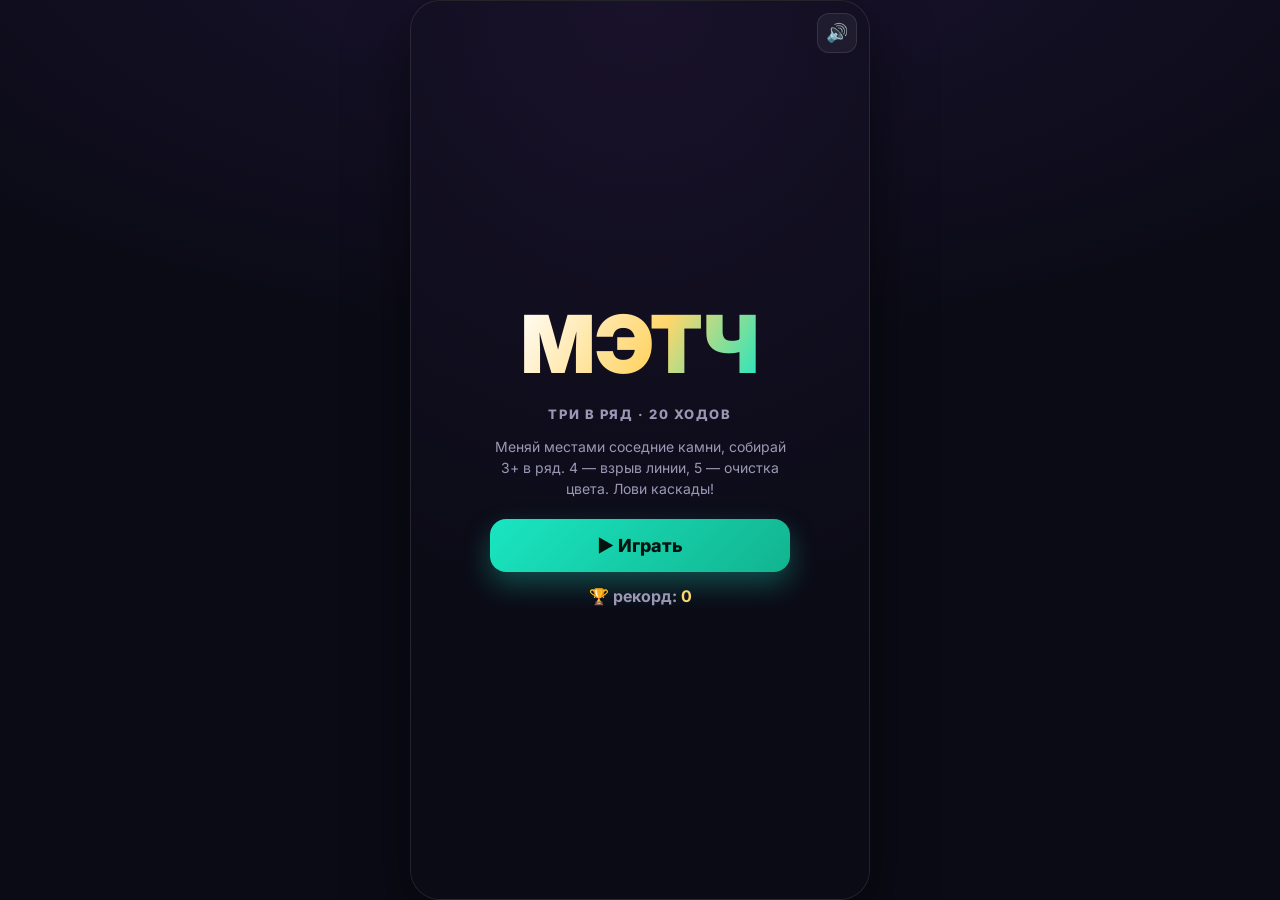
==== match/index.html @ 2235bc7c "feat(match): прототип match-3 в /match/ (отдельно от Stack) Пощупать ядро «три в ряд»: canvas-движок" ====
<!DOCTYPE html>
<html lang="ru">
<head>
  <meta charset="UTF-8" />
  <meta name="viewport" content="width=device-width, initial-scale=1.0, maximum-scale=1.0, user-scalable=no" />
  <meta name="theme-color" content="#0b0b16" />
  <title>МЭТЧ — три в ряд</title>
  <meta name="description" content="МЭТЧ — три в ряд за 20 ходов. Каскады, взрывы, рекорд. Прототип." />
  <link href="https://fonts.googleapis.com/css2?family=Inter:wght@600;700;800;900&display=swap" rel="stylesheet" />
  <link rel="stylesheet" href="css/styles.css" />
  <script src="https://telegram.org/js/telegram-web-app.js"></script>
</head>
<body>
  <main class="frame">
    <div id="wrap"><canvas id="game"></canvas>
      <div id="hud" class="hidden"><div class="s">0</div><div class="c"></div><div class="m">ходов: 20</div></div>
    </div>
    <div id="overlay"></div>
    <button id="mute">🔊</button>
  </main>
  <script src="js/audio.js"></script>
  <script src="js/game.js"></script>
  <script src="js/app.js"></script>
</body>
</html>
---- match/css/styles.css ----
:root{--bg:#0b0b16;--ink:#f4f3ff;--muted:#9a98b4;--line:rgba(255,255,255,.1);--card:rgba(255,255,255,.05);--gold:#ffd66b;--accent:#7c5cff;--ac2:#19e6c1}
*{box-sizing:border-box;margin:0;-webkit-tap-highlight-color:transparent}
html,body{height:100%}
body{font-family:Inter,system-ui,sans-serif;background:radial-gradient(120% 80% at 50% -10%,#1b1330,#0b0b16 60%);color:var(--ink);overflow:hidden;display:flex;align-items:center;justify-content:center}
.frame{position:relative;width:min(460px,100vw);height:min(960px,100vh);background:linear-gradient(180deg,#15101f,#0a0a12);border:1px solid var(--line);border-radius:30px;overflow:hidden;box-shadow:0 24px 60px rgba(0,0,0,.55)}
@media(max-width:480px){.frame{width:100vw;height:100vh;border-radius:0;border:none}}
#wrap{position:absolute;inset:0;display:flex;align-items:center;justify-content:center;touch-action:manipulation}
#game{width:100%;height:78%;display:block;margin-top:auto;margin-bottom:auto}
#hud{position:absolute;top:0;left:0;right:0;height:18%;display:flex;flex-direction:column;align-items:center;justify-content:center;pointer-events:none}
#hud.hidden{display:none}
#hud .s{font-size:64px;font-weight:900;line-height:1}
#hud .c{font-size:22px;font-weight:900;color:var(--gold);opacity:0;transition:opacity .2s}
#hud .c.pop{animation:pop .4s}
@keyframes pop{0%{transform:scale(.6)}50%{transform:scale(1.3)}100%{transform:scale(1)}}
#hud .m{font-size:13px;color:var(--muted);font-weight:700;margin-top:4px}
#mute{position:absolute;top:12px;right:12px;z-index:6;width:40px;height:40px;border-radius:12px;border:1px solid var(--line);background:var(--card);color:#fff;font-size:18px;cursor:pointer}
#overlay{position:absolute;inset:0;z-index:5}
#overlay.hidden{display:none}
.scr{height:100%;display:flex;flex-direction:column;align-items:center;justify-content:center;gap:14px;padding:30px;text-align:center;background:radial-gradient(120% 70% at 50% 0%,rgba(27,19,48,.7),rgba(11,11,22,.95));animation:in .3s}
@keyframes in{from{opacity:0;transform:translateY(10px)}to{opacity:1;transform:none}}
.logo{font-size:80px;font-weight:900;background:linear-gradient(120deg,#fff,#ffd66b 55%,#19e6c1);-webkit-background-clip:text;background-clip:text;color:transparent}
.slogan{color:var(--muted);font-weight:800;letter-spacing:.12em;text-transform:uppercase;font-size:13px}
.hint{color:var(--muted);font-size:14px;line-height:1.5;max-width:300px}
.btn{appearance:none;border:none;cursor:pointer;font:inherit;font-weight:800;font-size:18px;color:#04130f;border-radius:16px;padding:16px 22px;width:min(300px,80%);background:linear-gradient(135deg,#19e6c1,#12b48f);box-shadow:0 12px 28px rgba(25,230,193,.3)}
.btn.play{margin-top:6px}
.btn.ghost{background:var(--card);color:var(--ink);border:1px solid var(--line);box-shadow:none;font-size:15px}
.bestrow,.stat{color:var(--muted);font-weight:700}
.bestrow b,.stat b{color:var(--gold)}
.card{display:flex;flex-direction:column;align-items:center;gap:12px;background:var(--card);border:1px solid var(--line);border-radius:24px;padding:28px 22px;width:min(340px,90%)}
.nb{color:var(--gold);font-weight:900;letter-spacing:.06em}
.big{font-size:84px;font-weight:900;line-height:1}
.sub{color:var(--muted);font-weight:700;font-size:13px}
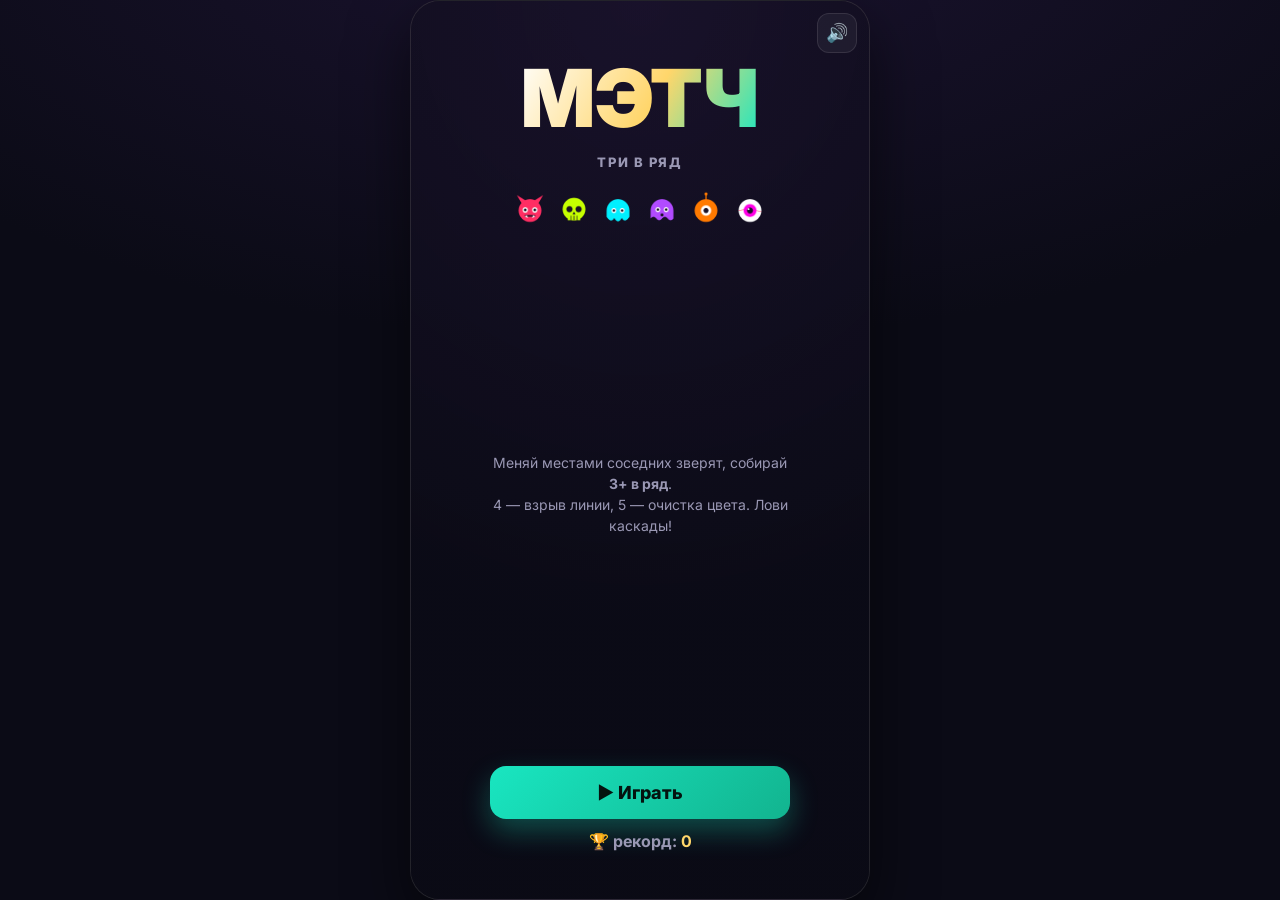
==== commit d6f0c58a: "feat(match): жёсткий cursed-вайб + кэш-бастинг - Кислотная неон-палитра фигурок. - Тряска экрана на " ====
--- a/match/index.html
+++ b/match/index.html
@@ -7,7 +7,7 @@
   <title>МЭТЧ — три в ряд</title>
   <meta name="description" content="МЭТЧ — три в ряд за 20 ходов. Каскады, взрывы, рекорд. Прототип." />
   <link href="https://fonts.googleapis.com/css2?family=Inter:wght@600;700;800;900&display=swap" rel="stylesheet" />
-  <link rel="stylesheet" href="css/styles.css" />
+  <link rel="stylesheet" href="css/styles.css?v=3" />
   <script src="https://telegram.org/js/telegram-web-app.js"></script>
 </head>
 <body>
@@ -18,8 +18,8 @@
     <div id="overlay"></div>
     <button id="mute">🔊</button>
   </main>
-  <script src="js/audio.js"></script>
-  <script src="js/game.js"></script>
-  <script src="js/app.js"></script>
+  <script src="js/audio.js?v=3"></script>
+  <script src="js/game.js?v=3"></script>
+  <script src="js/app.js?v=3"></script>
 </body>
 </html>
--- a/match/css/styles.css
+++ b/match/css/styles.css
@@ -16,8 +16,18 @@
 #mute{position:absolute;top:12px;right:12px;z-index:6;width:40px;height:40px;border-radius:12px;border:1px solid var(--line);background:var(--card);color:#fff;font-size:18px;cursor:pointer}
 #overlay{position:absolute;inset:0;z-index:5}
 #overlay.hidden{display:none}
-.scr{height:100%;display:flex;flex-direction:column;align-items:center;justify-content:center;gap:14px;padding:30px;text-align:center;background:radial-gradient(120% 70% at 50% 0%,rgba(27,19,48,.7),rgba(11,11,22,.95));animation:in .3s}
+.scr{height:100%;display:flex;flex-direction:column;align-items:center;justify-content:center;gap:14px;padding:30px;text-align:center;background:radial-gradient(120% 70% at 50% 0%,rgba(27,19,48,.7),rgba(11,11,22,.95));animation:in .3s;position:relative;overflow:hidden}
+.scr.home{justify-content:space-between;padding:48px 26px}
 @keyframes in{from{opacity:0;transform:translateY(10px)}to{opacity:1;transform:none}}
+.hero{display:flex;flex-direction:column;align-items:center;gap:8px;position:relative;z-index:1}
+.crew{display:flex;gap:6px;margin-top:12px}
+.crew img{width:38px;height:38px;display:inline-block;animation:bob 1.8s ease-in-out infinite;animation-delay:calc(var(--i)*.12s)}
+@keyframes bob{0%,100%{transform:translateY(0) rotate(0)}50%{transform:translateY(-9px) rotate(6deg)}}
+.cta{display:flex;flex-direction:column;align-items:center;gap:12px;position:relative;z-index:1;width:100%}
+/* фон: дрейфующие фигурки */
+.floaters{position:absolute;inset:0;z-index:0;pointer-events:none}
+.floaters img{position:absolute;bottom:-60px;width:44px;height:44px;opacity:.13;animation:rise linear infinite;left:calc(8% + var(--i)*16%);animation-duration:calc(12s + var(--i)*2s);animation-delay:calc(var(--i)*-3s)}
+@keyframes rise{to{transform:translateY(-118vh) rotate(160deg)}}
 .logo{font-size:80px;font-weight:900;background:linear-gradient(120deg,#fff,#ffd66b 55%,#19e6c1);-webkit-background-clip:text;background-clip:text;color:transparent}
 .slogan{color:var(--muted);font-weight:800;letter-spacing:.12em;text-transform:uppercase;font-size:13px}
 .hint{color:var(--muted);font-size:14px;line-height:1.5;max-width:300px}
